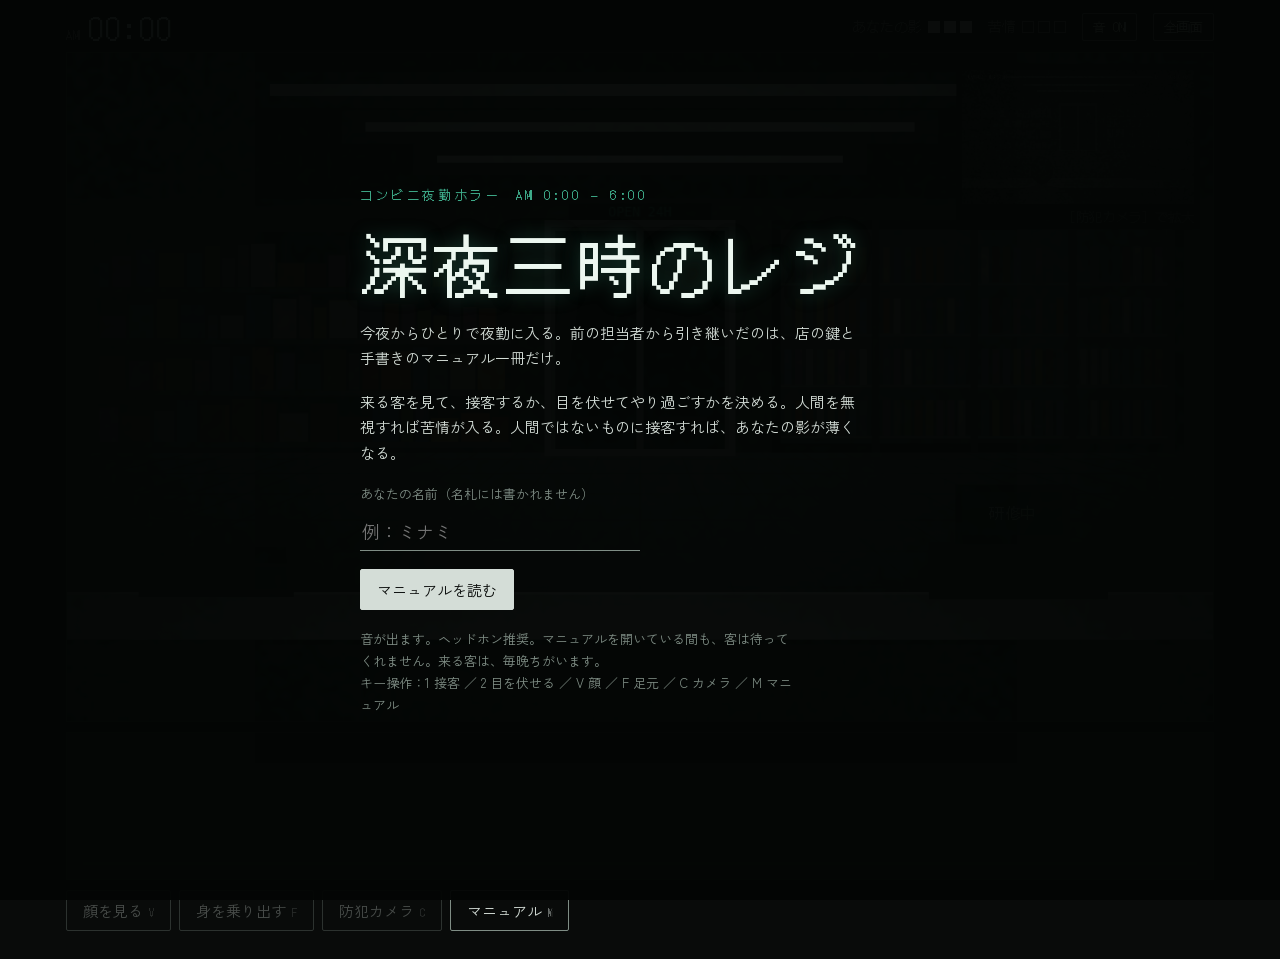
==== pc/index.html @ 021b63bd "深夜三時のレジ：PC版とスマホ版を公開 コンビニ夜勤のルール系ホラーゲーム。入口ページ、PC版（キーボード操作・全画面）、 スマホ版（下部固定ボタン・振動・画面スリープ防止・ホーム画面に追加）を用意し" ====
<!doctype html>
<html lang="ja">
<head>
<meta charset="utf-8">
<meta name="viewport" content="width=device-width, initial-scale=1">
<title>深夜三時のレジ（PC版）</title>
<meta name="description" content="深夜のコンビニで、前任者のマニュアルを頼りに、来た客が人間かどうかを見分けるルール系ホラーゲーム。">
<meta name="theme-color" content="#090b0a">
<link rel="icon" href="../icon.svg" type="image/svg+xml">
<link rel="preconnect" href="https://fonts.googleapis.com">
<link rel="preconnect" href="https://fonts.gstatic.com" crossorigin>
<link rel="stylesheet" href="https://fonts.googleapis.com/css2?family=DotGothic16&family=Zen+Kaku+Gothic+New:wght@400;700&family=Zen+Kurenaido&display=swap">
<link rel="stylesheet" href="../game.css">
<link rel="stylesheet" href="../pc.css">
</head>
<body class="pc">
<div class="app">
  <header class="hud">
    <div class="clock"><small>AM</small><span id="clock">00:00</span></div>
    <div class="meters">
      <div>あなたの影<span class="pips" id="shadowPips"></span></div>
      <div>苦情<span class="pips comp" id="compPips"></span></div>
      <button id="mute" class="small" type="button">音 ON</button>
      <button id="fs" class="small" type="button">全画面</button>
    </div>
  </header>
  <div class="stage"><canvas id="cv" aria-label="深夜のコンビニのレジ前"></canvas></div>
  <section class="box" id="box" aria-live="polite">
    <div class="who" id="who"></div>
    <div class="desc" id="desc"></div>
    <div class="line" id="line"></div>
    <div class="items" id="items"></div>
    <div class="timer" id="timerWrap"><i id="timer"></i></div>
  </section>
  <div class="actions">
    <div class="grp">
      <button id="bFace" type="button">顔を見る<kbd>V</kbd></button>
      <button id="bFeet" type="button">身を乗り出す<kbd>F</kbd></button>
      <button id="bCam" type="button">防犯カメラ<kbd>C</kbd></button>
      <button id="bManual" type="button">マニュアル<kbd>M</kbd></button>
    </div>
    <div class="grp">
      <button id="bAccept" type="button" hidden>接客する</button>
      <button id="bReject" type="button" hidden>目を伏せる</button>
      <button id="bNext" class="primary" type="button" hidden>次へ<kbd>Enter</kbd></button>
    </div>
  </div>
</div>

<div class="overlay" id="titleOv">
  <div class="card">
    <div class="kicker">コンビニ夜勤ホラー　AM 0:00 — 6:00</div>
    <h1>深夜三時のレジ</h1>
    <p>今夜からひとりで夜勤に入る。前の担当者から引き継いだのは、店の鍵と手書きのマニュアル一冊だけ。</p>
    <p>来る客を見て、接客するか、目を伏せてやり過ごすかを決める。人間を無視すれば苦情が入る。人間ではないものに接客すれば、あなたの影が薄くなる。</p>
    <div class="field">
      <label for="nameIn">あなたの名前（名札には書かれません）</label>
      <input id="nameIn" maxlength="8" placeholder="例：ミナミ" autocomplete="off">
    </div>
    <div class="row"><button id="bStart" class="primary" type="button">マニュアルを読む</button></div>
    <p class="muted">音が出ます。ヘッドホン推奨。マニュアルを開いている間も、客は待ってくれません。来る客は、毎晩ちがいます。<br>キー操作：1 接客 ／ 2 目を伏せる ／ V 顔 ／ F 足元 ／ C カメラ ／ M マニュアル</p>
  </div>
</div>

<div class="overlay" id="manualOv" hidden>
  <div class="note" role="dialog" aria-label="夜勤マニュアル">
    <h3>夜勤のひとへ</h3>
    <p>このノートは全部、黒のボールペンで書いた。</p>
    <ol>
      <li><b>1.</b><span>入店チャイムが鳴らなかった客には、接客しないこと。目を伏せて、いなくなるのを待つ。</span></li>
      <li><b>2.</b><span>足元に影がない客には、接客しないこと。レジからは見えないので、身を乗り出して確かめる。</span></li>
      <li><b>3.</b><span>防犯カメラのモニターに映らない客には、接客しないこと。映像が乱れて姿がわからない客も同じ。</span></li>
      <li><b>4.</b><span>名札には「研修中」としか書いていない。客があなたの名前を呼んだら、接客しないこと。</span></li>
      <li><b>5.</b><span>店の電話が鳴ったら表示を見る。本部からなら出る。非通知なら絶対に出ない。</span></li>
      <li><b>6.</b><span>店長は今夜来ない。</span></li>
      <li><b>7.</b><span>朝6時の交代は佐藤さん。佐藤さんは左手に包帯を巻いている。</span></li>
      <li class="red" id="redRule" hidden><b>8.</b><span>午前3時を過ぎたら、影のない客にも接客してよい。</span></li>
    </ol>
    <p>変わった人と、人じゃないものは、違う。見た目で決めないこと。</p>
    <p>動物にも、影はある。</p>
    <p class="sign">— 前任より</p>
    <div class="close"><button id="bManClose" type="button">閉じる</button></div>
  </div>
</div>

<div class="overlay" id="endOv" hidden>
  <div class="card">
    <div class="kicker" id="endKind"></div>
    <h2 id="endTitle"></h2>
    <p class="end-text" id="endText"></p>
    <div class="stats" id="endStats"></div>
    <div class="row"><button id="bRetry" class="primary" type="button">もう一度、夜勤に入る</button></div>
  </div>
</div>
<script src="../game.js"></script>
</body>
</html>
---- game.css ----
/* アーティファクト版の外枠が持っていたリセット */
*,*::before,*::after{box-sizing:border-box}
html{-webkit-text-size-adjust:100%;padding-top:env(safe-area-inset-top,0px);padding-bottom:env(safe-area-inset-bottom,0px)}
body{margin:0}
img{max-width:100%}
[hidden]{display:none!important}
/* Layout: one CCTV-framed store view over a dark dialogue strip; the manual is a ruled paper notebook laid over everything */
:root{
  --bg:#090b0a; --panel:#111513; --line:#253029; --ink:#d4ddd7; --muted:#7f8d85; --fluoro:#ecf7f0;
  --store:#3fae8c; --blood:#c4342c; --paper:#ece7d7; --paper-ink:#1e2226; --paper-rule:rgba(70,90,130,.22);
  --f-display:"DotGothic16", ui-monospace, "MS Gothic", monospace;
  --f-body:"Zen Kaku Gothic New", "Hiragino Sans", "Yu Gothic", "Meiryo", sans-serif;
  --f-hand:"Zen Kurenaido", "Klee One", "Yu Mincho", serif;
  color-scheme: dark;
}
html,body{height:100%}
body{background:var(--bg);color:var(--ink);font-family:var(--f-body);font-size:15px;line-height:1.7}
.app{max-width:980px;margin:0 auto;padding-block:12px 28px;padding-left:max(16px,env(safe-area-inset-left,0px));padding-right:max(16px,env(safe-area-inset-right,0px));display:flex;flex-direction:column;gap:10px}
.hud{display:flex;justify-content:space-between;align-items:center;gap:10px 18px;flex-wrap:wrap;font-family:var(--f-display)}
.clock{font-size:30px;letter-spacing:.08em;color:var(--fluoro);font-variant-numeric:tabular-nums;line-height:1}
.clock small{font-size:13px;color:var(--muted);margin-right:6px;letter-spacing:.1em}
.meters{display:flex;gap:16px;align-items:center;flex-wrap:wrap;font-size:14px;color:var(--muted)}
.pips{display:inline-flex;gap:4px;margin-left:6px;vertical-align:-1px}
.pips span{width:12px;height:12px;background:var(--ink)}
.pips span.off{background:transparent;box-shadow:inset 0 0 0 1px var(--muted)}
.pips.comp span{background:transparent;box-shadow:inset 0 0 0 1px var(--muted)}
.pips.comp span.on{background:var(--blood);box-shadow:none}
.stage{position:relative;width:100%;aspect-ratio:960/560;max-width:100%;background:#000;border:1px solid var(--line)}
.stage canvas{width:100%;height:100%;display:block}
.box{background:var(--panel);border:1px solid var(--line);padding:12px 16px 14px;display:flex;flex-direction:column;gap:4px;min-height:148px;cursor:default}
.who{font-family:var(--f-display);color:var(--store);font-size:13px;letter-spacing:.12em;min-height:1.4em}
.desc{color:var(--muted);font-size:14px}
.line{font-size:17px;color:var(--fluoro);white-space:pre-line;min-height:1.7em}
.items{font-size:13px;color:var(--muted);font-family:var(--f-display);letter-spacing:.04em}
.timer{height:3px;background:var(--line);margin-top:auto}
.timer i{display:block;height:100%;background:var(--ink);transform-origin:left;transform:scaleX(0)}
.timer.low i{background:var(--blood)}
.actions{display:flex;flex-wrap:wrap;gap:8px;justify-content:space-between}
.grp{display:flex;flex-wrap:wrap;gap:8px}
button{font-family:var(--f-body);font-size:15px;line-height:1.3;padding:10px 16px;background:transparent;color:var(--ink);border:1px solid var(--muted);border-radius:2px;cursor:pointer}
button:hover:not(:disabled){border-color:var(--fluoro);color:var(--fluoro)}
button:focus-visible{outline:2px solid var(--store);outline-offset:2px}
button:disabled{opacity:.3;cursor:default}
button.on{border-color:var(--store);color:var(--store)}
button.primary{background:var(--ink);color:var(--bg);border-color:var(--ink)}
button.primary:hover:not(:disabled){background:var(--fluoro);color:var(--bg)}
button.small{font-family:var(--f-display);font-size:13px;padding:5px 10px}
button kbd{font-family:var(--f-display);font-size:11px;opacity:.55;margin-left:6px}
button.glow{border-color:var(--blood);color:var(--blood);animation:glow 1.1s steps(2) infinite}
@keyframes glow{50%{border-color:var(--muted);color:var(--ink)}}

.overlay{position:fixed;inset:0;z-index:30;background:rgba(4,6,5,.97);display:flex;overflow-y:auto;padding-block:max(24px,env(safe-area-inset-top,0px)) max(24px,env(safe-area-inset-bottom,0px));padding-left:max(16px,env(safe-area-inset-left,0px));padding-right:max(16px,env(safe-area-inset-right,0px))}
.overlay>*{margin:auto}
.card{max-width:560px;width:100%;display:flex;flex-direction:column;gap:18px}
.kicker{font-family:var(--f-display);color:var(--store);letter-spacing:.2em;font-size:13px}
.card h1,.card h2{font-family:var(--f-display);font-weight:400;color:var(--fluoro);margin:0;line-height:1.15;text-wrap:balance;text-shadow:0 0 18px rgba(63,174,140,.35)}
.card h1{font-size:clamp(40px,9vw,68px);letter-spacing:.06em}
.card h2{font-size:clamp(26px,6vw,36px);letter-spacing:.04em}
.card p{margin:0;max-width:62ch}
.card .muted{color:var(--muted);font-size:13px}
.field{display:flex;flex-direction:column;gap:6px}
.field label{font-size:13px;color:var(--muted)}
.field input{font-family:var(--f-body);font-size:18px;color:var(--fluoro);background:transparent;border:0;border-bottom:1px solid var(--muted);padding:6px 2px;width:100%;max-width:280px;border-radius:0}
.field input:focus{outline:none;border-bottom-color:var(--store)}
.row{display:flex;gap:10px;flex-wrap:wrap}
.end-text{white-space:pre-line;font-size:16px;line-height:1.9}
.stats{font-family:var(--f-display);color:var(--muted);font-size:14px;letter-spacing:.05em;border-top:1px solid var(--line);padding-top:12px}

.note{position:relative;max-width:580px;width:100%;background-color:var(--paper);color:var(--paper-ink);font-family:var(--f-hand);font-size:18px;line-height:32px;padding:28px 26px 24px 52px;background-image:repeating-linear-gradient(to bottom,transparent 0 31px,var(--paper-rule) 31px 32px);background-position:0 20px;transform:rotate(-.5deg);box-shadow:0 20px 60px rgba(0,0,0,.6)}
.note::before{content:"";position:absolute;top:0;bottom:0;left:36px;width:1px;background:rgba(196,52,44,.35)}
.note h3{font-family:var(--f-hand);font-weight:400;font-size:22px;margin:0 0 4px}
.note p{margin:0}
.note ol{list-style:none;margin:8px 0;padding:0}
.note li{display:grid;grid-template-columns:1.6em 1fr;gap:2px}
.note li b{font-weight:400}
.note .red{color:var(--blood);font-size:20px;transform:rotate(-1.4deg) translateX(6px);letter-spacing:.06em;margin-top:6px}
.note .sign{text-align:right;margin-top:6px}
.note .close{margin-top:16px;display:flex;justify-content:flex-end}
.note button{font-family:var(--f-body);color:var(--paper-ink);border-color:var(--paper-ink)}
.note button:hover:not(:disabled){color:var(--blood);border-color:var(--blood)}
@media (max-width:520px){
  .note{padding:22px 16px 20px 40px;font-size:16px}
  .note::before{left:28px}
  .line{font-size:16px}
  button{padding:9px 12px;font-size:14px}
  button kbd{display:none}
}
.card.bad .kicker{color:var(--blood)}
.card.bad h2{color:var(--blood);text-shadow:2px 0 rgba(196,52,44,.6),-2px 0 rgba(63,174,140,.4);animation:glitch 2.4s steps(1) infinite}
@keyframes glitch{0%,100%{transform:none}92%{transform:translate(3px,-1px) skewX(-6deg)}94%{transform:translate(-4px,1px)}96%{transform:none}}
@media (prefers-reduced-motion: reduce){button.glow,.card.bad h2{animation:none}}
---- pc.css ----
/* PC版：大きな画面では店内を広く見せる */
body.pc .app{max-width:1180px}
body.pc .stage{cursor:crosshair}
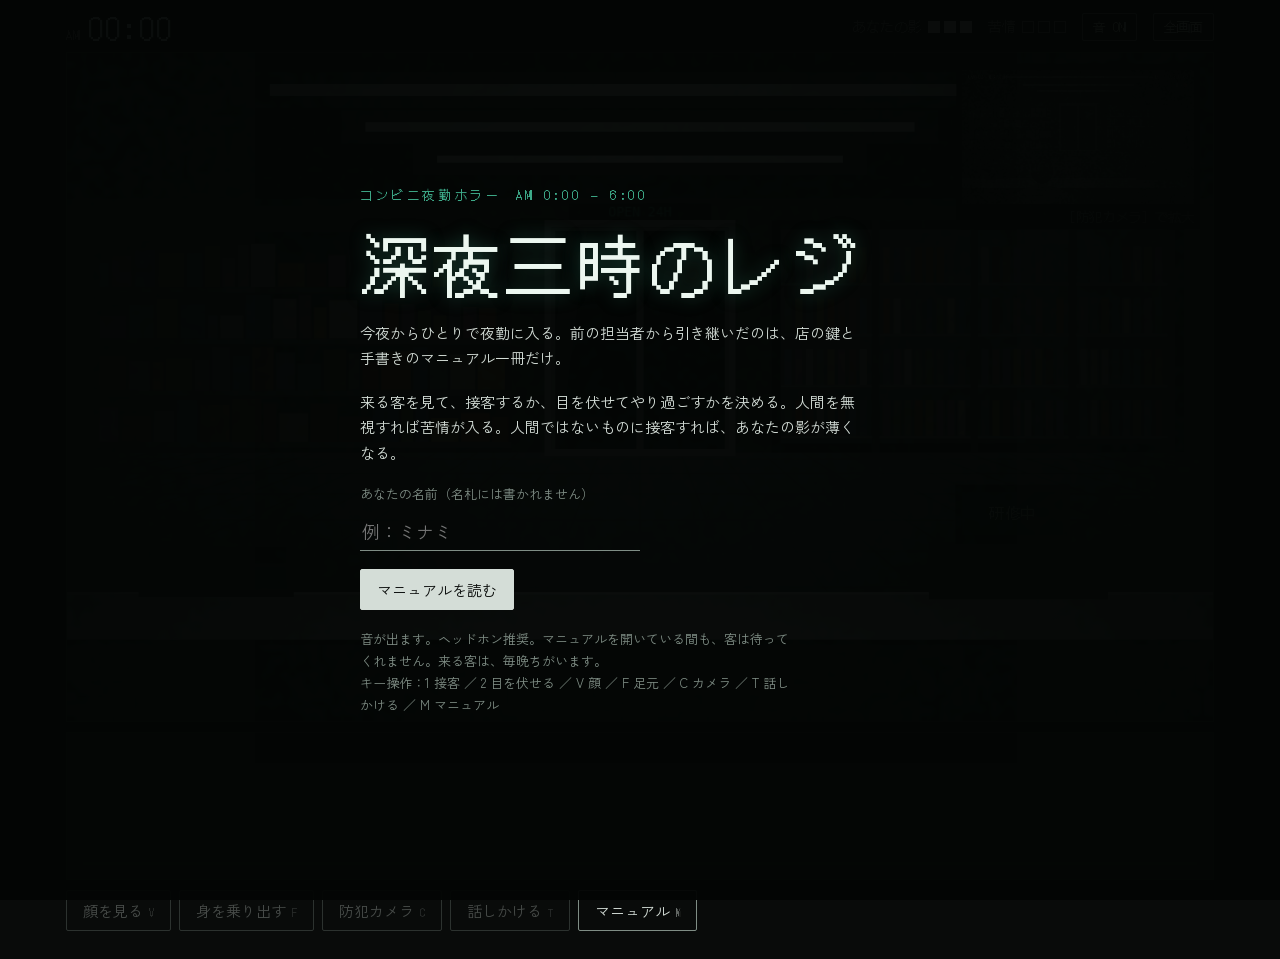
==== commit 8ddacb6f: "人間に見える幽霊・幽霊に見える人間と、会話のしくみを追加 - 見た目は幽霊だが人間の客4種と、普通に見えてルールを一つだけ破る客4種 - ドアは開くのにチャイムが鳴らない入店 - 「話しかける」で同じ" ====
--- a/pc/index.html
+++ b/pc/index.html
@@ -37,6 +37,7 @@
       <button id="bFace" type="button">顔を見る<kbd>V</kbd></button>
       <button id="bFeet" type="button">身を乗り出す<kbd>F</kbd></button>
       <button id="bCam" type="button">防犯カメラ<kbd>C</kbd></button>
+      <button id="bTalk" type="button">話しかける<kbd>T</kbd></button>
       <button id="bManual" type="button">マニュアル<kbd>M</kbd></button>
     </div>
     <div class="grp">
@@ -58,7 +59,7 @@
       <input id="nameIn" maxlength="8" placeholder="例：ミナミ" autocomplete="off">
     </div>
     <div class="row"><button id="bStart" class="primary" type="button">マニュアルを読む</button></div>
-    <p class="muted">音が出ます。ヘッドホン推奨。マニュアルを開いている間も、客は待ってくれません。来る客は、毎晩ちがいます。<br>キー操作：1 接客 ／ 2 目を伏せる ／ V 顔 ／ F 足元 ／ C カメラ ／ M マニュアル</p>
+    <p class="muted">音が出ます。ヘッドホン推奨。マニュアルを開いている間も、客は待ってくれません。来る客は、毎晩ちがいます。<br>キー操作：1 接客 ／ 2 目を伏せる ／ V 顔 ／ F 足元 ／ C カメラ ／ T 話しかける ／ M マニュアル</p>
   </div>
 </div>
 
@@ -76,7 +77,9 @@
       <li><b>7.</b><span>朝6時の交代は佐藤さん。佐藤さんは左手に包帯を巻いている。</span></li>
       <li class="red" id="redRule" hidden><b>8.</b><span>午前3時を過ぎたら、影のない客にも接客してよい。</span></li>
     </ol>
-    <p>変わった人と、人じゃないものは、違う。見た目で決めないこと。</p>
+    <p>変わった人と、人じゃないものは、違う。見た目で決めないこと。普通に見えるものほど、よく見ること。</p>
+    <p>チャイムは耳で確かめること。ドアが開いても、鳴らないことがある。</p>
+    <p>迷ったら話しかけてみる。同じことを二回聞いて、答えが変わったら気をつけて。酔っぱらいと寝ぼけた人は別。</p>
     <p>動物にも、影はある。</p>
     <p class="sign">— 前任より</p>
     <div class="close"><button id="bManClose" type="button">閉じる</button></div>
--- a/game.css
+++ b/game.css
@@ -65,6 +65,9 @@
 .row{display:flex;gap:10px;flex-wrap:wrap}
 .end-text{white-space:pre-line;font-size:16px;line-height:1.9}
 .stats{font-family:var(--f-display);color:var(--muted);font-size:14px;letter-spacing:.05em;border-top:1px solid var(--line);padding-top:12px}
+.stats .miss{margin-top:12px;font-family:var(--f-body);font-size:13px;line-height:1.8}
+.stats .miss ul{margin:6px 0 0;padding-left:1.2em}
+.stats .miss b{color:var(--ink);font-weight:700}
 
 .note{position:relative;max-width:580px;width:100%;background-color:var(--paper);color:var(--paper-ink);font-family:var(--f-hand);font-size:18px;line-height:32px;padding:28px 26px 24px 52px;background-image:repeating-linear-gradient(to bottom,transparent 0 31px,var(--paper-rule) 31px 32px);background-position:0 20px;transform:rotate(-.5deg);box-shadow:0 20px 60px rgba(0,0,0,.6)}
 .note::before{content:"";position:absolute;top:0;bottom:0;left:36px;width:1px;background:rgba(196,52,44,.35)}
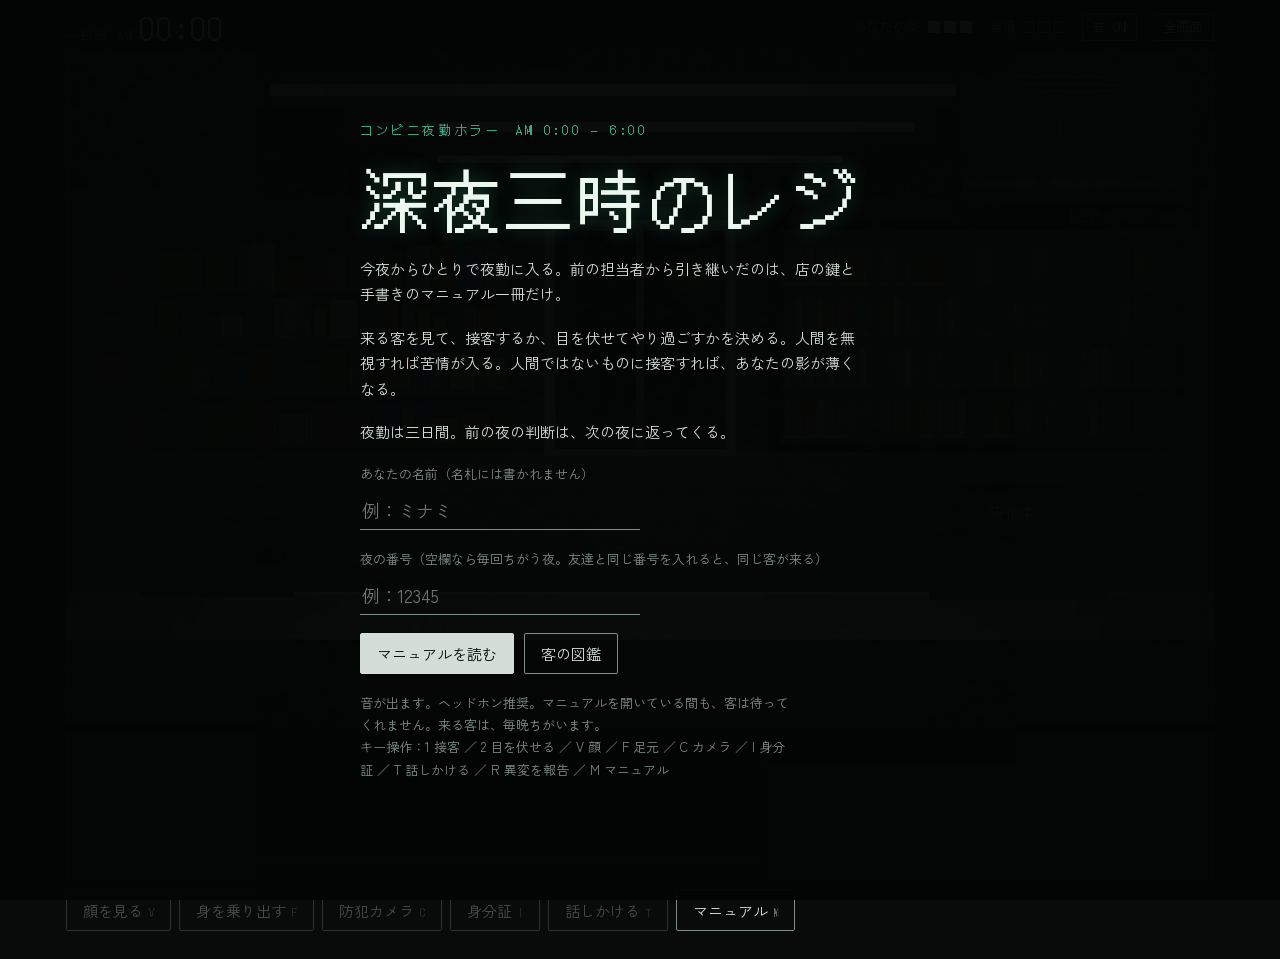
==== commit 1f164acc: "三日間の夜勤・年齢確認・2人連れ・店内の異変・図鑑などを追加 - 3夜構成。追い返した人間・接客した人でないものが翌日戻ってくる - 午前3時に毎晩ちがう偽のルールが書き足される（三日目は佐藤さんの行" ====
--- a/pc/index.html
+++ b/pc/index.html
@@ -37,7 +37,9 @@
       <button id="bFace" type="button">顔を見る<kbd>V</kbd></button>
       <button id="bFeet" type="button">身を乗り出す<kbd>F</kbd></button>
       <button id="bCam" type="button">防犯カメラ<kbd>C</kbd></button>
+      <button id="bId" type="button">身分証<kbd>I</kbd></button>
       <button id="bTalk" type="button">話しかける<kbd>T</kbd></button>
+      <button id="bReport" type="button" hidden>異変を報告<kbd>R</kbd></button>
       <button id="bManual" type="button">マニュアル<kbd>M</kbd></button>
     </div>
     <div class="grp">
@@ -54,12 +56,17 @@
     <h1>深夜三時のレジ</h1>
     <p>今夜からひとりで夜勤に入る。前の担当者から引き継いだのは、店の鍵と手書きのマニュアル一冊だけ。</p>
     <p>来る客を見て、接客するか、目を伏せてやり過ごすかを決める。人間を無視すれば苦情が入る。人間ではないものに接客すれば、あなたの影が薄くなる。</p>
+    <p>夜勤は三日間。前の夜の判断は、次の夜に返ってくる。</p>
     <div class="field">
       <label for="nameIn">あなたの名前（名札には書かれません）</label>
       <input id="nameIn" maxlength="8" placeholder="例：ミナミ" autocomplete="off">
     </div>
-    <div class="row"><button id="bStart" class="primary" type="button">マニュアルを読む</button></div>
-    <p class="muted">音が出ます。ヘッドホン推奨。マニュアルを開いている間も、客は待ってくれません。来る客は、毎晩ちがいます。<br>キー操作：1 接客 ／ 2 目を伏せる ／ V 顔 ／ F 足元 ／ C カメラ ／ T 話しかける ／ M マニュアル</p>
+    <div class="field">
+      <label for="seedIn">夜の番号（空欄なら毎回ちがう夜。友達と同じ番号を入れると、同じ客が来る）</label>
+      <input id="seedIn" inputmode="numeric" maxlength="5" placeholder="例：12345" autocomplete="off">
+    </div>
+    <div class="row"><button id="bStart" class="primary" type="button">マニュアルを読む</button><button id="bDex" type="button">客の図鑑</button></div>
+    <p class="muted">音が出ます。ヘッドホン推奨。マニュアルを開いている間も、客は待ってくれません。来る客は、毎晩ちがいます。<br>キー操作：1 接客 ／ 2 目を伏せる ／ V 顔 ／ F 足元 ／ C カメラ ／ I 身分証 ／ T 話しかける ／ R 異変を報告 ／ M マニュアル</p>
   </div>
 </div>
 
@@ -67,21 +74,13 @@
   <div class="note" role="dialog" aria-label="夜勤マニュアル">
     <h3>夜勤のひとへ</h3>
     <p>このノートは全部、黒のボールペンで書いた。</p>
-    <ol>
-      <li><b>1.</b><span>入店チャイムが鳴らなかった客には、接客しないこと。目を伏せて、いなくなるのを待つ。</span></li>
-      <li><b>2.</b><span>足元に影がない客には、接客しないこと。レジからは見えないので、身を乗り出して確かめる。</span></li>
-      <li><b>3.</b><span>防犯カメラのモニターに映らない客には、接客しないこと。映像が乱れて姿がわからない客も同じ。</span></li>
-      <li><b>4.</b><span>名札には「研修中」としか書いていない。客があなたの名前を呼んだら、接客しないこと。</span></li>
-      <li><b>5.</b><span>店の電話が鳴ったら表示を見る。本部からなら出る。非通知なら絶対に出ない。</span></li>
-      <li><b>6.</b><span>店長は今夜来ない。</span></li>
-      <li><b>7.</b><span>朝6時の交代は佐藤さん。佐藤さんは左手に包帯を巻いている。</span></li>
-      <li class="red" id="redRule" hidden><b>8.</b><span>午前3時を過ぎたら、影のない客にも接客してよい。</span></li>
-    </ol>
+    <ol id="rules"></ol>
     <p>変わった人と、人じゃないものは、違う。見た目で決めないこと。普通に見えるものほど、よく見ること。</p>
     <p>チャイムは耳で確かめること。ドアが開いても、鳴らないことがある。</p>
     <p>迷ったら話しかけてみる。同じことを二回聞いて、答えが変わったら気をつけて。酔っぱらいと寝ぼけた人は別。</p>
     <p>動物にも、影はある。</p>
     <p class="sign">— 前任より</p>
+    <div class="frags" id="frags" hidden></div>
     <div class="close"><button id="bManClose" type="button">閉じる</button></div>
   </div>
 </div>
@@ -92,7 +91,16 @@
     <h2 id="endTitle"></h2>
     <p class="end-text" id="endText"></p>
     <div class="stats" id="endStats"></div>
-    <div class="row"><button id="bRetry" class="primary" type="button">もう一度、夜勤に入る</button></div>
+    <div class="row"><button id="bNextNight" class="primary" type="button" hidden>次の夜へ</button><button id="bRetry" class="primary" type="button">もう一度、夜勤に入る</button><button id="bSame" type="button">同じ番号でもう一度</button><button id="bShare" type="button">結果をシェア</button><button id="bDex2" type="button">図鑑</button></div>
+  </div>
+</div>
+<div class="overlay" id="dexOv" hidden>
+  <div class="card dex">
+    <div class="kicker">この端末で見抜いた客の記録</div>
+    <h2>客の図鑑</h2>
+    <p class="muted" id="dexSum"></p>
+    <div id="dexList"></div>
+    <div class="row"><button id="bDexClose" class="primary" type="button">閉じる</button></div>
   </div>
 </div>
 <script src="../game.js"></script>
--- a/game.css
+++ b/game.css
@@ -92,3 +92,23 @@
 .card.bad h2{color:var(--blood);text-shadow:2px 0 rgba(196,52,44,.6),-2px 0 rgba(63,174,140,.4);animation:glitch 2.4s steps(1) infinite}
 @keyframes glitch{0%,100%{transform:none}92%{transform:translate(3px,-1px) skewX(-6deg)}94%{transform:translate(-4px,1px)}96%{transform:none}}
 @media (prefers-reduced-motion: reduce){button.glow,.card.bad h2{animation:none}}
+/* 三日目までの追加：書き換えられたマニュアル・前任者の切れ端・図鑑 */
+.note .blue{color:#2b4f9e;font-size:19px;transform:rotate(1deg) translateX(10px);margin-top:6px}
+.note li.struck span{text-decoration:line-through;text-decoration-color:var(--blood);text-decoration-thickness:2px;opacity:.65}
+.note .frags{margin-top:12px;padding-top:6px;border-top:1px dashed rgba(30,34,38,.35);color:#4f5459;font-size:15px;line-height:28px}
+.note .frags h4{font-weight:400;font-size:16px;margin:0}
+.note .frags p{margin:6px 0 0;white-space:pre-line}
+.stats .seed{margin-top:8px;font-size:13px}
+.card.dex{max-width:820px}
+.dex h3{font-family:var(--f-display);font-weight:400;color:var(--store);font-size:14px;letter-spacing:.12em;margin:16px 0 6px}
+.dex-grid{display:grid;grid-template-columns:repeat(auto-fill,minmax(150px,1fr));gap:6px}
+.dex-item{border:1px solid var(--line);padding:8px 10px;display:flex;flex-direction:column;gap:2px;font-size:13px;color:var(--muted);min-height:44px}
+.dex-item b{font-weight:700}
+.dex-item.ok{border-color:var(--muted)}
+.dex-item.ok b{color:var(--fluoro)}
+.dex-item span{font-family:var(--f-display);font-size:12px;letter-spacing:.06em}
+.dex-item.ok span{color:var(--store)}
+.dex-item.ok span.bad{color:var(--blood)}
+.dex-item small{font-size:12px;line-height:1.55}
+#dexOv{background:var(--bg)}
+#dexSum span{white-space:nowrap}
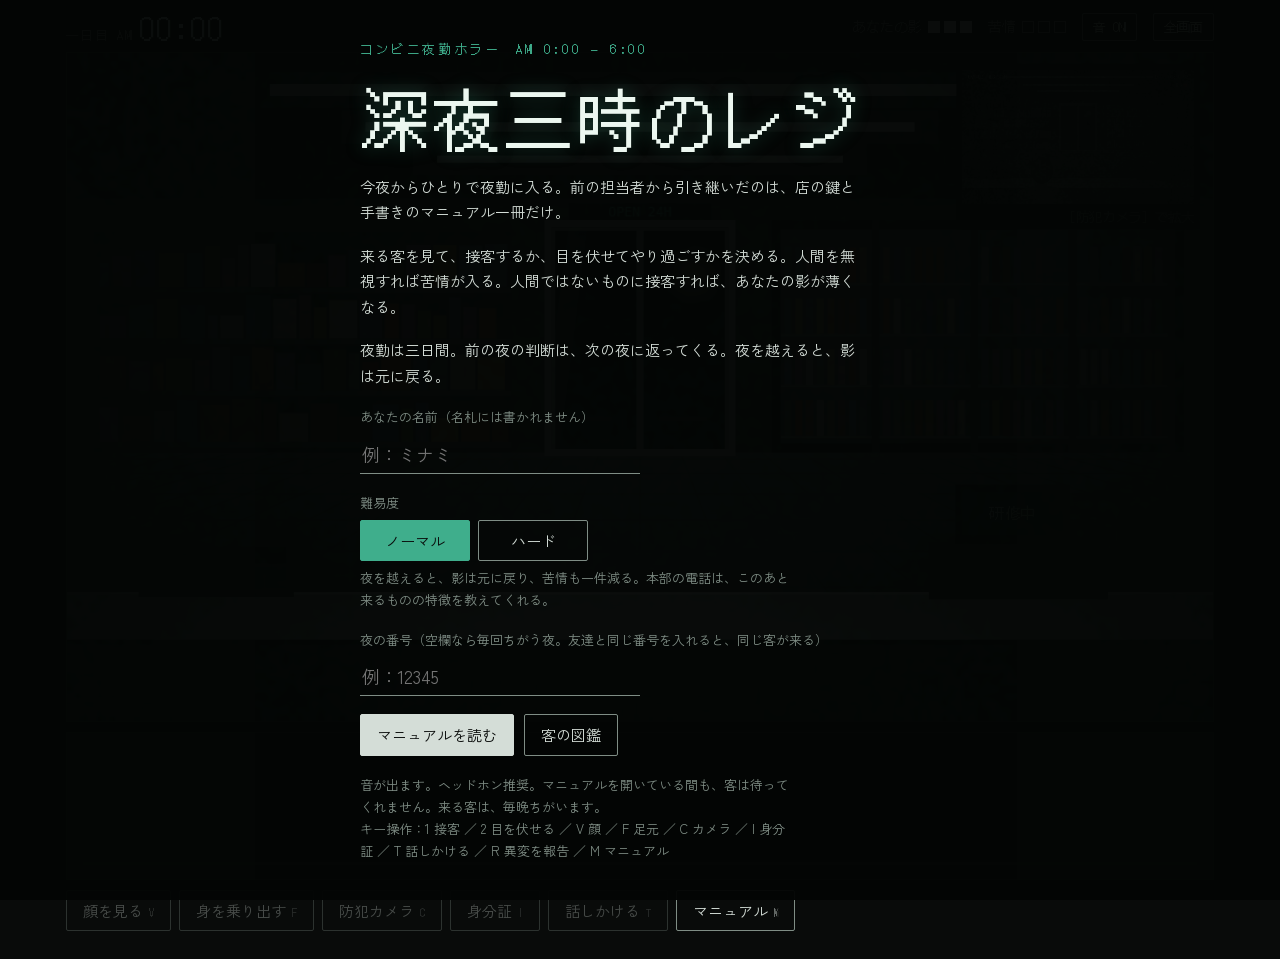
==== commit 32546c7e: "夜を越えると影が元に戻るようにし、難易度ノーマル／ハードを追加 - 二日目・三日目の始めに影を3つまで戻す - ハード：考える時間7割、苦情が減らない、本部のヒントなし、   異変が3組で近づく、見間" ====
--- a/pc/index.html
+++ b/pc/index.html
@@ -56,10 +56,15 @@
     <h1>深夜三時のレジ</h1>
     <p>今夜からひとりで夜勤に入る。前の担当者から引き継いだのは、店の鍵と手書きのマニュアル一冊だけ。</p>
     <p>来る客を見て、接客するか、目を伏せてやり過ごすかを決める。人間を無視すれば苦情が入る。人間ではないものに接客すれば、あなたの影が薄くなる。</p>
-    <p>夜勤は三日間。前の夜の判断は、次の夜に返ってくる。</p>
+    <p>夜勤は三日間。前の夜の判断は、次の夜に返ってくる。夜を越えると、影は元に戻る。</p>
     <div class="field">
       <label for="nameIn">あなたの名前（名札には書かれません）</label>
       <input id="nameIn" maxlength="8" placeholder="例：ミナミ" autocomplete="off">
+    </div>
+    <div class="field">
+      <span class="lbl">難易度</span>
+      <div class="seg" role="group" aria-label="難易度"><button id="dNormal" type="button" class="on" aria-pressed="true">ノーマル</button><button id="dHard" type="button" aria-pressed="false">ハード</button></div>
+      <p class="muted" id="dDesc"></p>
     </div>
     <div class="field">
       <label for="seedIn">夜の番号（空欄なら毎回ちがう夜。友達と同じ番号を入れると、同じ客が来る）</label>
--- a/game.css
+++ b/game.css
@@ -112,3 +112,8 @@
 .dex-item small{font-size:12px;line-height:1.55}
 #dexOv{background:var(--bg)}
 #dexSum span{white-space:nowrap}
+.field .lbl{font-size:13px;color:var(--muted)}
+.seg{display:flex;gap:8px}
+.seg button{min-width:110px}
+.seg button.on,.seg button.on:hover{background:var(--store);border-color:var(--store);color:var(--bg)}
+#dHard.on,#dHard.on:hover{background:var(--blood);border-color:var(--blood);color:#fff}
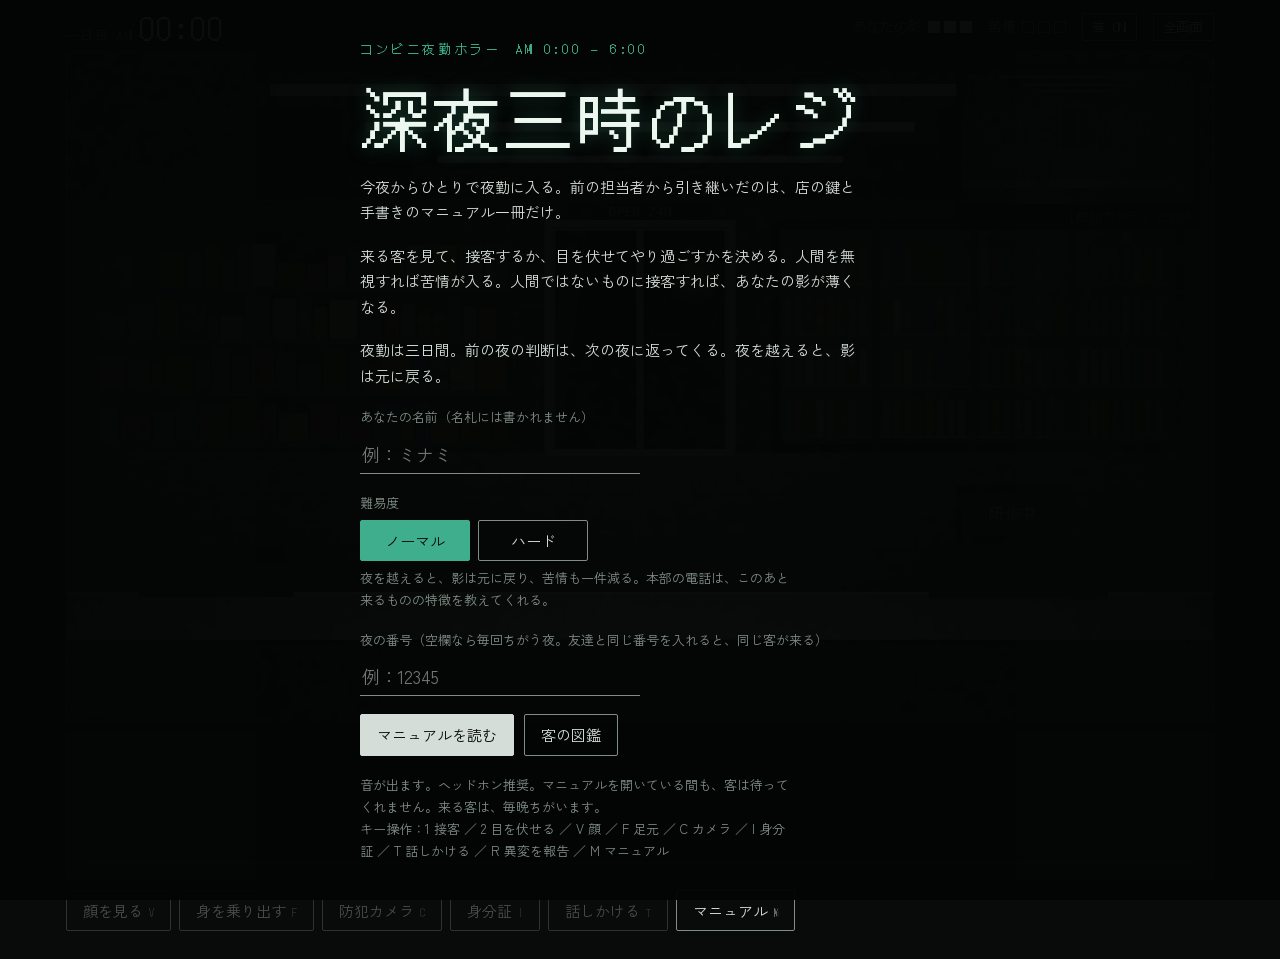
==== commit 100839ed: "4時台に着信音が「運命」の電話を追加（出ると即ゲームオーバー） - 毎晩一度、4時台の客のすぐあとに鳴る。表示は本部と同じで、手がかりは着信音だけ - 出るとBAD END「運命」。出なければ正解で苦" ====
--- a/pc/index.html
+++ b/pc/index.html
@@ -83,6 +83,7 @@
     <p>変わった人と、人じゃないものは、違う。見た目で決めないこと。普通に見えるものほど、よく見ること。</p>
     <p>チャイムは耳で確かめること。ドアが開いても、鳴らないことがある。</p>
     <p>迷ったら話しかけてみる。同じことを二回聞いて、答えが変わったら気をつけて。酔っぱらいと寝ぼけた人は別。</p>
+    <p>電話の音がいつもと違ったら、表示が本部でも出ないこと。</p>
     <p>動物にも、影はある。</p>
     <p class="sign">— 前任より</p>
     <div class="frags" id="frags" hidden></div>
